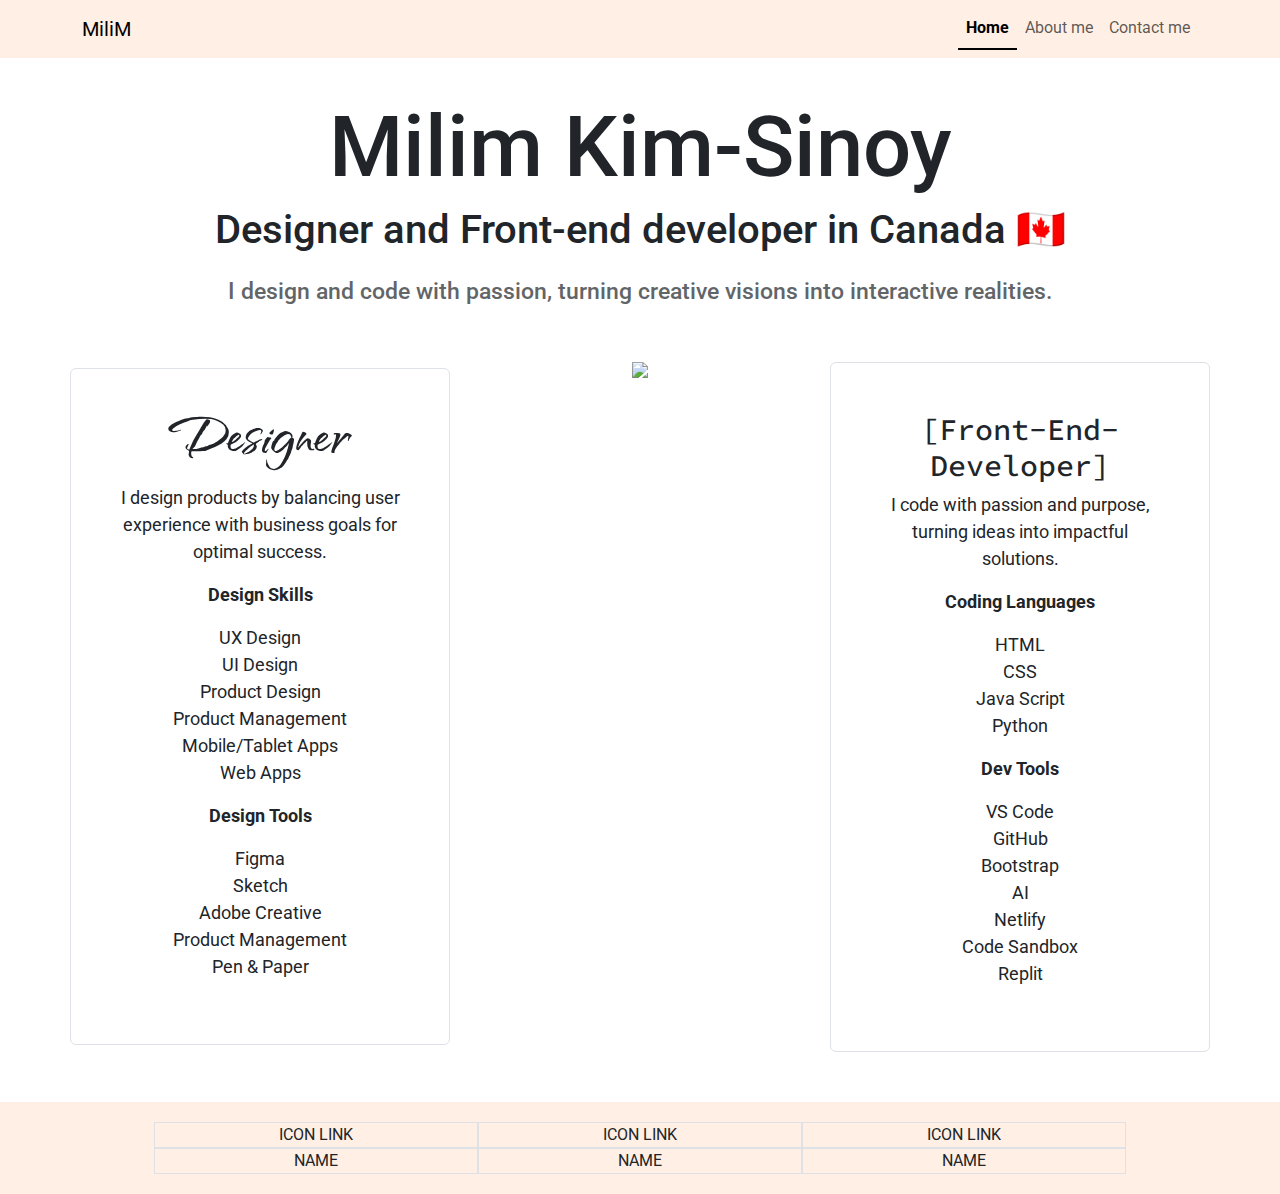
==== index.html @ 14c9870a "Importing old files to start from, HTML and CSS" ====
<!DOCTYPE html>
<html lang="en">
  <head>
    <meta charset="UTF-8" />
    <meta http-equiv="X-UA-Compatible" content="IE=edge" />
    <meta name="viewport" content="width=device-width, initial-scale=1.0" />
    <meta
      name="description"
      content="Milim Kim-Sinoy is a Designer and a Front-end developer based in Canada."
    />
    <title>Milim Kim-Sinoy - Designer and Front-end Developer in Canada</title>
    <link rel="stylesheet" href="src/style.css" />
    <link
      href="https://cdn.jsdelivr.net/npm/bootstrap@5.3.3/dist/css/bootstrap.min.css"
      rel="stylesheet"
      integrity="sha384-QWTKZyjpPEjISv5WaRU9OFeRpok6YctnYmDr5pNlyT2bRjXh0JMhjY6hW+ALEwIH"
      crossorigin="anonymous"
    />
    <script
      src="https://cdn.jsdelivr.net/npm/bootstrap@5.3.3/dist/js/bootstrap.bundle.min.js"
      integrity="sha384-YvpcrYf0tY3lHB60NNkmXc5s9fDVZLESaAA55NDzOxhy9GkcIdslK1eN7N6jIeHz"
      crossorigin="anonymous"
    ></script>
    <link rel="preconnect" href="https://fonts.googleapis.com" />
    <link rel="preconnect" href="https://fonts.gstatic.com" crossorigin />
    <link
      href="https://fonts.googleapis.com/css2?family=Qwitcher+Grypen:wght@400;700&family=Roboto:ital,wght@0,100;0,300;0,400;0,500;0,700;0,900;1,100;1,300;1,400;1,500;1,700;1,900&family=Source+Code+Pro:ital,wght@0,200..900;1,200..900&display=swap"
      rel="stylesheet"
    />
  </head>
  <body class="body-text">
    <nav
      class="navbar navbar-expand-lg fixed-top nav-underline"
      style="background-color: #ffefe4"
    >
      <div class="container">
        <a class="navbar-brand" href="index.html">MiliM</a>
        <button
          class="navbar-toggler"
          type="button"
          data-bs-toggle="collapse"
          data-bs-target="#navbarNavAltMarkup"
          aria-controls="navbarNavAltMarkup"
          aria-expanded="false"
          aria-label="Toggle navigation"
        >
          <span class="navbar-toggler-icon"></span>
        </button>
        <div
          class="collapse navbar-collapse justify-content-end"
          id="navbarNavAltMarkup"
        >
          <div class="navbar-nav">
            <a class="nav-link active" aria-current="page" href="index.html"
              >Home</a
            >
            <a class="nav-link" href="about.html">About me</a>
            <a class="nav-link" href="about.html#contact">Contact me</a>
          </div>
        </div>
      </div>
    </nav>

    <h1 class="h1-text mt-5 pt-5">Milim Kim-Sinoy</h1>
    <h2 class="h2-text">Designer and Front-end developer in Canada 🇨🇦</h2>
    <h3 class="h3-text pt-3">
      I design and code with passion, turning creative visions into interactive
      realities.
    </h3>
    <section id="" class="pt-5">
      <div class="container">
        <div class="row">
          <div
            class="col-md-4 my-auto text-center order-2 order-md-1 p-5 border rounded-2"
          >
            <h3 class="designer-text">Designer</h3>
            <p>
              I design products by balancing user experience with business goals
              for optimal success.
            </p>
            <p class="detail-title">Design Skills</p>
            <p>
              UX Design <br />
              UI Design <br />
              Product Design <br />
              Product Management <br />
              Mobile/Tablet Apps <br />
              Web Apps <br />
            </p>
            <p class="detail-title">Design Tools</p>
            <p>
              Figma <br />
              Sketch <br />
              Adobe Creative <br />
              Product Management <br />
              Pen & Paper <br />
            </p>
          </div>
          <div class="col-md-4 order-1 order-md-2">
            <div class="text-center">
              <img src="img/profile-milim.png" class="img-fluid pb-5" />
            </div>
          </div>
          <div
            class="col-md-4 my-auto text-center order-3 order-md-3 p-5 border rounded-2"
          >
            <h3 class="dev-text">[Front-End-Developer]</h3>
            <p>
              I code with passion and purpose, turning ideas into impactful
              solutions.
            </p>
            <p class="detail-title">Coding Languages</p>
            <p>
              HTML <br />
              CSS <br />
              Java Script <br />
              Python <br />
            </p>
            <p class="detail-title">Dev Tools</p>
            <p>
              VS Code <br />
              GitHub <br />
              Bootstrap <br />
              AI <br />
              Netlify <br />
              Code Sandbox <br />
              Replit <br />
            </p>
          </div>
        </div>
      </div>
    </section>
    <footer>
      <div class="container px-5">
        <div class="row px-5">
          <div class="col-4 border">ICON LINK</div>
          <div class="col-4 border">ICON LINK</div>
          <div class="col-4 border">ICON LINK</div>
        </div>
        <div class="row px-5">
          <div class="col-4 border">NAME</div>
          <div class="col-4 border">NAME</div>
          <div class="col-4 border">NAME</div>
        </div>
      </div>
    </footer>
  </body>
</html>
---- src/style.css ----
:root {
  --primary-color: #f59f9e;
  --secondary-color: #ffefe4;
  --box-shadow: 0 5px 10px rgba(0, 0, 0, 0.3);
  --bs-gutter-x: 1.5rem;
  --bs-gutter-y: 0;
}

.body-text {
  font-family: "Roboto", sans-serif;
}

h1,
h2,
h3 {
  text-align: center;
  margin: 0;
}

.h1-text {
  font-size: 85px;
}

.h2-text {
  font-size: 40px;
}

.h3-text {
  font-size: 23px;
  opacity: 0.7;
}

.h2-text-sub {
  font-size: 48px;
  text-align: left;
}

p {
  font-size: 18px;
  line-height: 1.5;
}

.navigation-links {
  display: flex;
  margin-top: 30px;
  justify-content: center;
}

.navigation-links a {
  margin: 20px 20px 70px 20px;
  border-radius: 4px;
  padding: 20px 15px;
  text-decoration: none;
  text-transform: capitalize;
}

a:hover {
  color: blue;
}

.contact-link {
  background: var(--primary-color);
  box-shadow: var(--box-shadow);
  color: white;
}

.about-link {
  color: var(--primary-color);
  border: 1px solid var(--primary-color);
}

.homepage-link {
  color: var(--primary-color);
  text-align: center;
  display: block;
  margin-top: 30px;
}

.about-paragraphs p {
  padding: 30px;
  font-size: 18px;
  line-height: 1.5;
}

.email-link {
  display: flex;
  justify-content: center;
  color: var(--primary-color);
  font-size: 28px;
  text-decoration: none;
}

.email-link:hover {
  text-decoration: underline;
}

.primary-link {
  border-radius: 4px;
  padding: 20px 15px;
  margin-bottom: 10px;
  text-decoration: none;
  text-transform: capitalize;
  background: var(--primary-color);
  box-shadow: var(--box-shadow);
  color: white;
}

.row {
  display: flex;
  flex-wrap: wrap;
  margin-top: calc(var(--bs-gutter-y) * -1);
  margin-right: calc(var(--bs-gutter-x) / -2);
  margin-left: calc(var(--bs-gutter-x) / -2);
}

footer {
  background-color: var(--secondary-color);
  text-align: center;
  margin-top: 50px;
  padding: 20px;
}

.designer-text {
  font-family: "Qwitcher Grypen", cursive;
  font-weight: 700;
  font-style: bold;
  font-size: 70px;
  margin-top: -25px;
}

.dev-text {
  font-family: "Source Code Pro", monospace;
  font-size: 30px;
}

.detail-title {
  font-weight: 700;
}
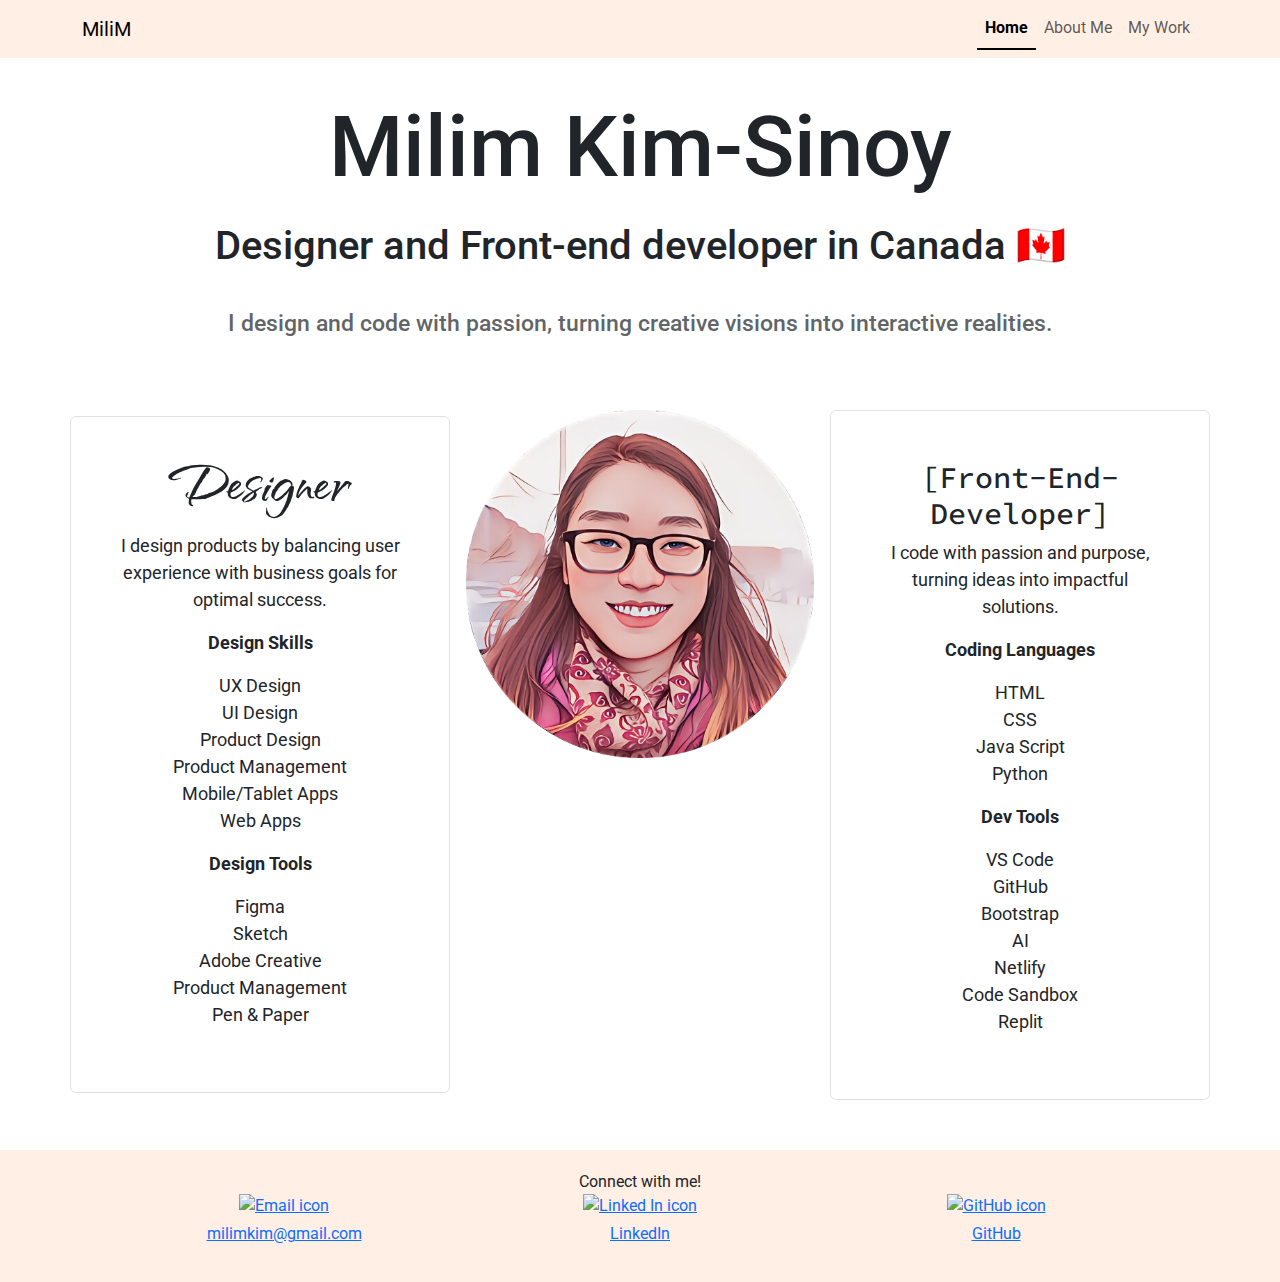
==== commit b15a7ea9: "Hover state for social icons" ====
--- a/index.html
+++ b/index.html
@@ -52,18 +52,18 @@
         >
           <div class="navbar-nav">
             <a class="nav-link active" aria-current="page" href="index.html"
-              >Home</a
-            >
-            <a class="nav-link" href="about.html">About me</a>
-            <a class="nav-link" href="about.html#contact">Contact me</a>
+              >Home
+            </a>
+            <a class="nav-link" href="about.html">About Me</a>
+            <a class="nav-link" href="work.html">My Work</a>
           </div>
         </div>
       </div>
     </nav>
 
-    <h1 class="h1-text mt-5 pt-5">Milim Kim-Sinoy</h1>
-    <h2 class="h2-text">Designer and Front-end developer in Canada 🇨🇦</h2>
-    <h3 class="h3-text pt-3">
+    <h1 class="h1-text mt-5 pt-5 px-3">Milim Kim-Sinoy</h1>
+    <h2 class="h2-text p-3">Designer and Front-end developer in Canada 🇨🇦</h2>
+    <h3 class="h3-text p-3">
       I design and code with passion, turning creative visions into interactive
       realities.
     </h3>
@@ -98,7 +98,7 @@
           </div>
           <div class="col-md-4 order-1 order-md-2">
             <div class="text-center">
-              <img src="img/profile-milim.png" class="img-fluid pb-5" />
+              <img src="image/profile-milim.png" class="img-fluid pb-5 px-1" />
             </div>
           </div>
           <div
@@ -131,16 +131,56 @@
       </div>
     </section>
     <footer>
-      <div class="container px-5">
-        <div class="row px-5">
-          <div class="col-4 border">ICON LINK</div>
-          <div class="col-4 border">ICON LINK</div>
-          <div class="col-4 border">ICON LINK</div>
+      <div class="container px-5 pb-3">
+        <div class="row">
+          <div class="col-12 footer-title">Connect with me!</div>
         </div>
-        <div class="row px-5">
-          <div class="col-4 border">NAME</div>
-          <div class="col-4 border">NAME</div>
-          <div class="col-4 border">NAME</div>
+        <div class="row">
+          <div class="col-4">
+            <a href="mailto:milimkim@gmail.com" target="_blank">
+              <img
+                src="image/icons8-email-48.png"
+                alt="Email icon"
+                onmouseover="this.src='image/icons8-email-48-hover.png';"
+                onmouseout="this.src='image/icons8-email-48.png';"
+              />
+            </a>
+          </div>
+          <div class="col-4">
+            <a href="https://www.linkedin.com/in/milimkim/" target="_blank">
+              <img
+                src="image/icons8-linked-in-48.png"
+                alt="Linked In icon"
+                onmouseover="this.src='image/icons8-linked-in-48-hover.png';"
+                onmouseout="this.src='image/icons8-linked-in-48.png';"
+              />
+            </a>
+          </div>
+          <div class="col-4">
+            <a href="https://github.com/milimk" target="_blank">
+              <img
+                src="image/icons8-github-48.png"
+                alt="GitHub icon"
+                onmouseover="this.src='image/icons8-github-48-hover.png';"
+                onmouseout="this.src='image/icons8-github-48.png';"
+              />
+            </a>
+          </div>
+        </div>
+        <div class="row pt-1">
+          <div class="col-4">
+            <a href="mailto:milimkim@gmail.com" target="_blank"
+              >milimkim@gmail.com</a
+            >
+          </div>
+          <div class="col-4">
+            <a href="https://www.linkedin.com/in/milimkim/" target="_blank"
+              >LinkedIn</a
+            >
+          </div>
+          <div class="col-4">
+            <a href="https://github.com/milimk" target="_blank">GitHub</a>
+          </div>
         </div>
       </div>
     </footer>
